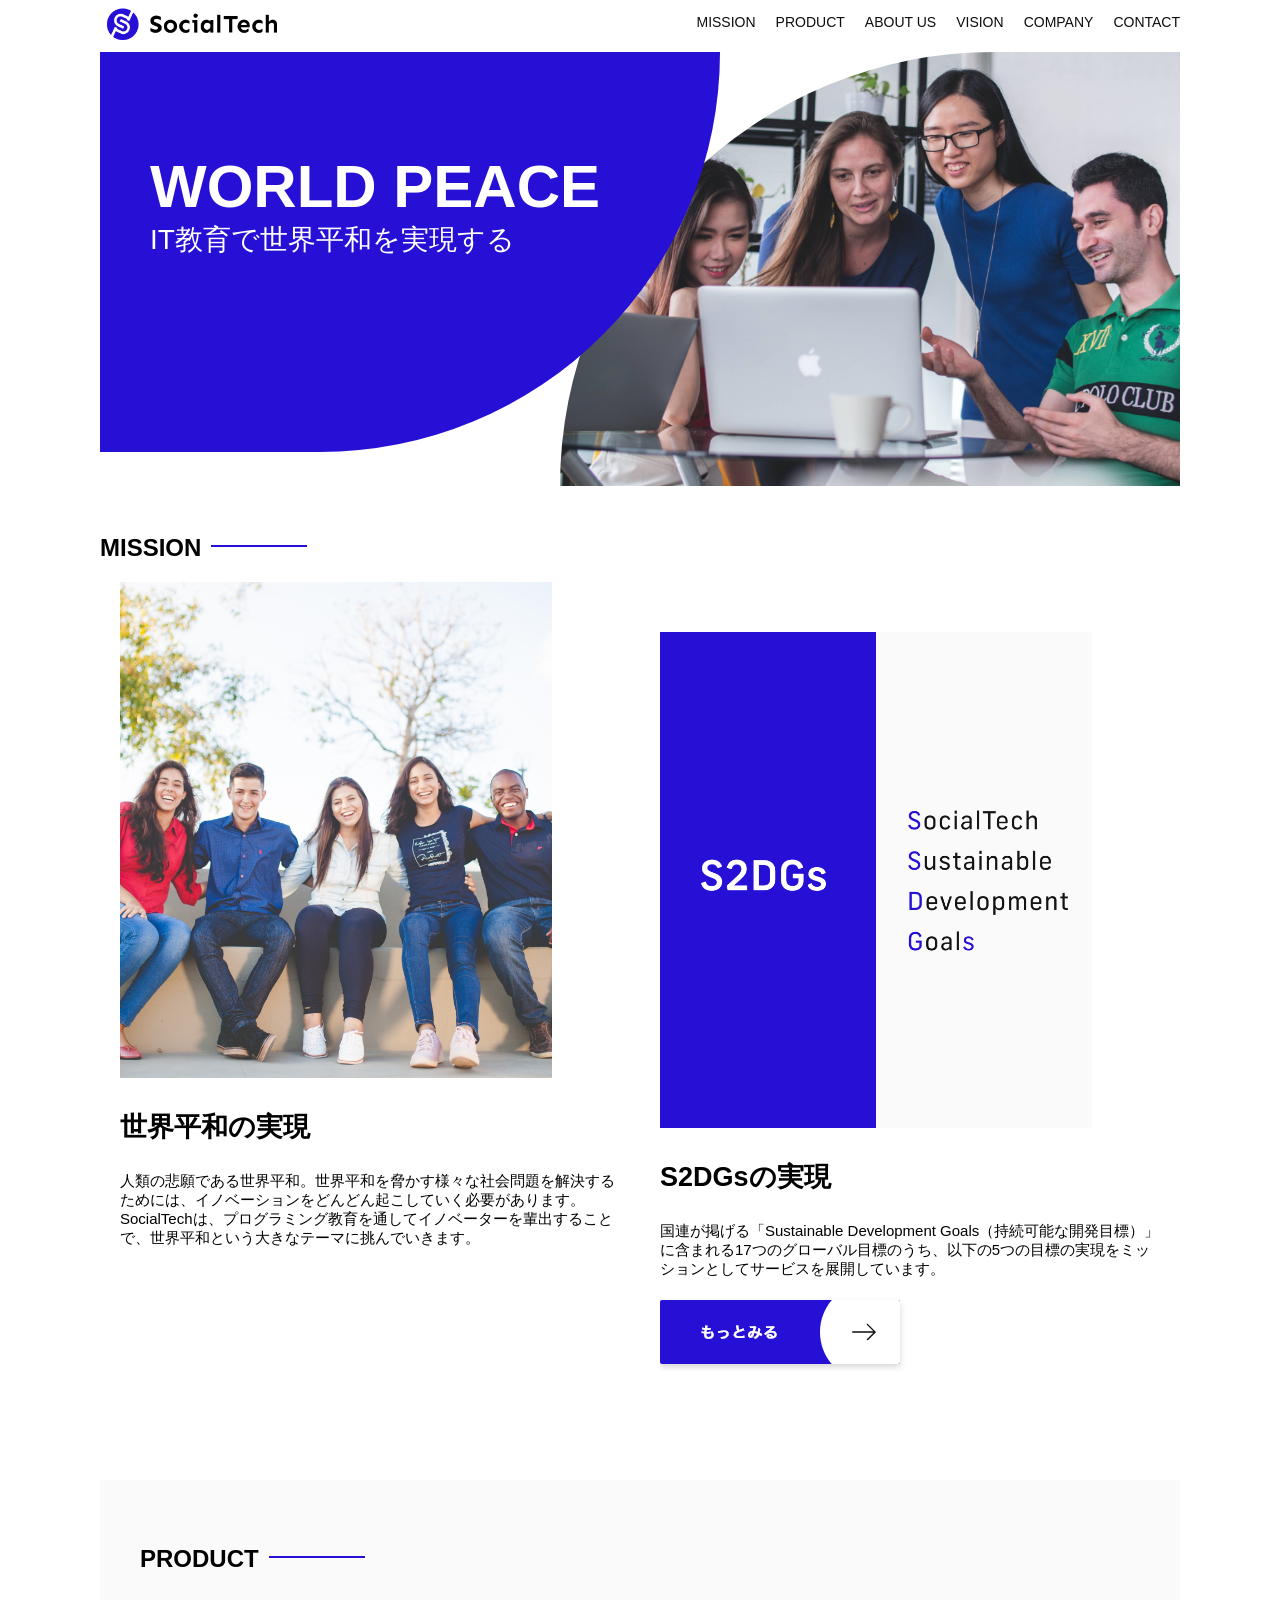
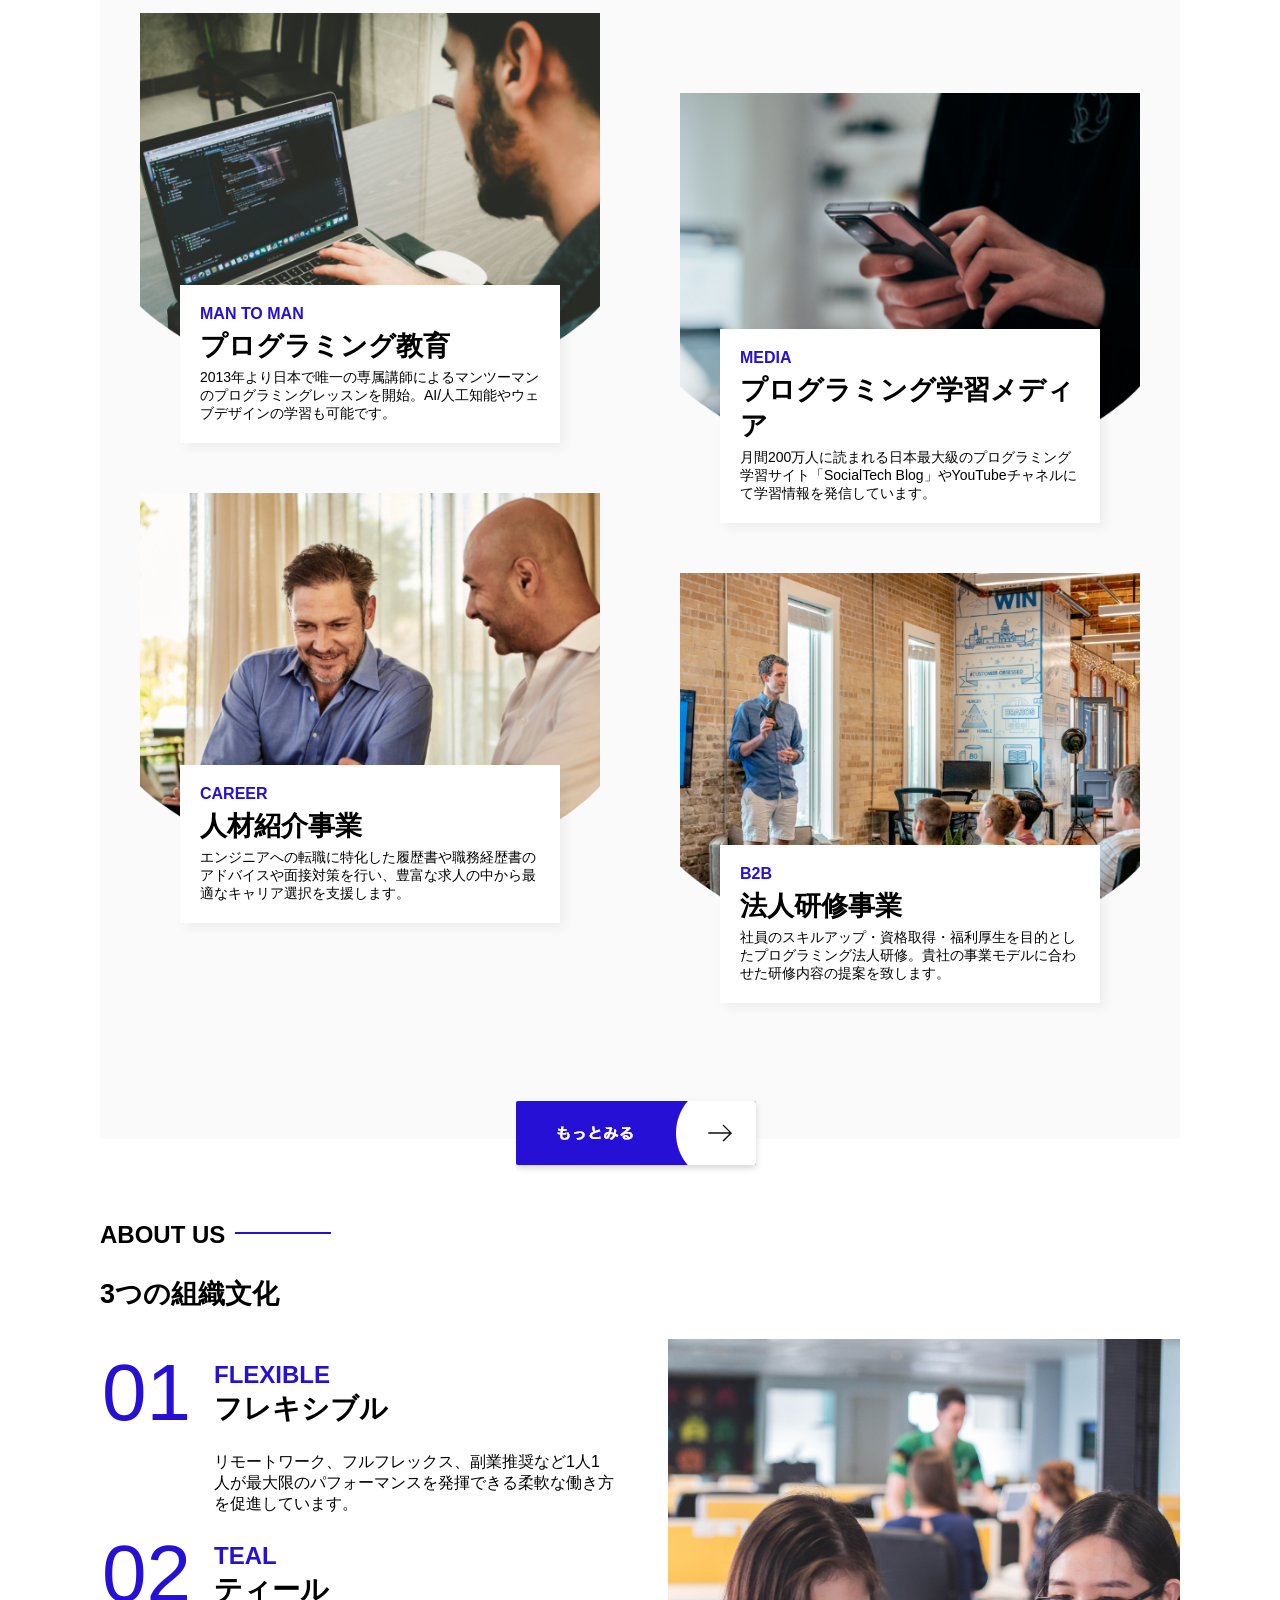
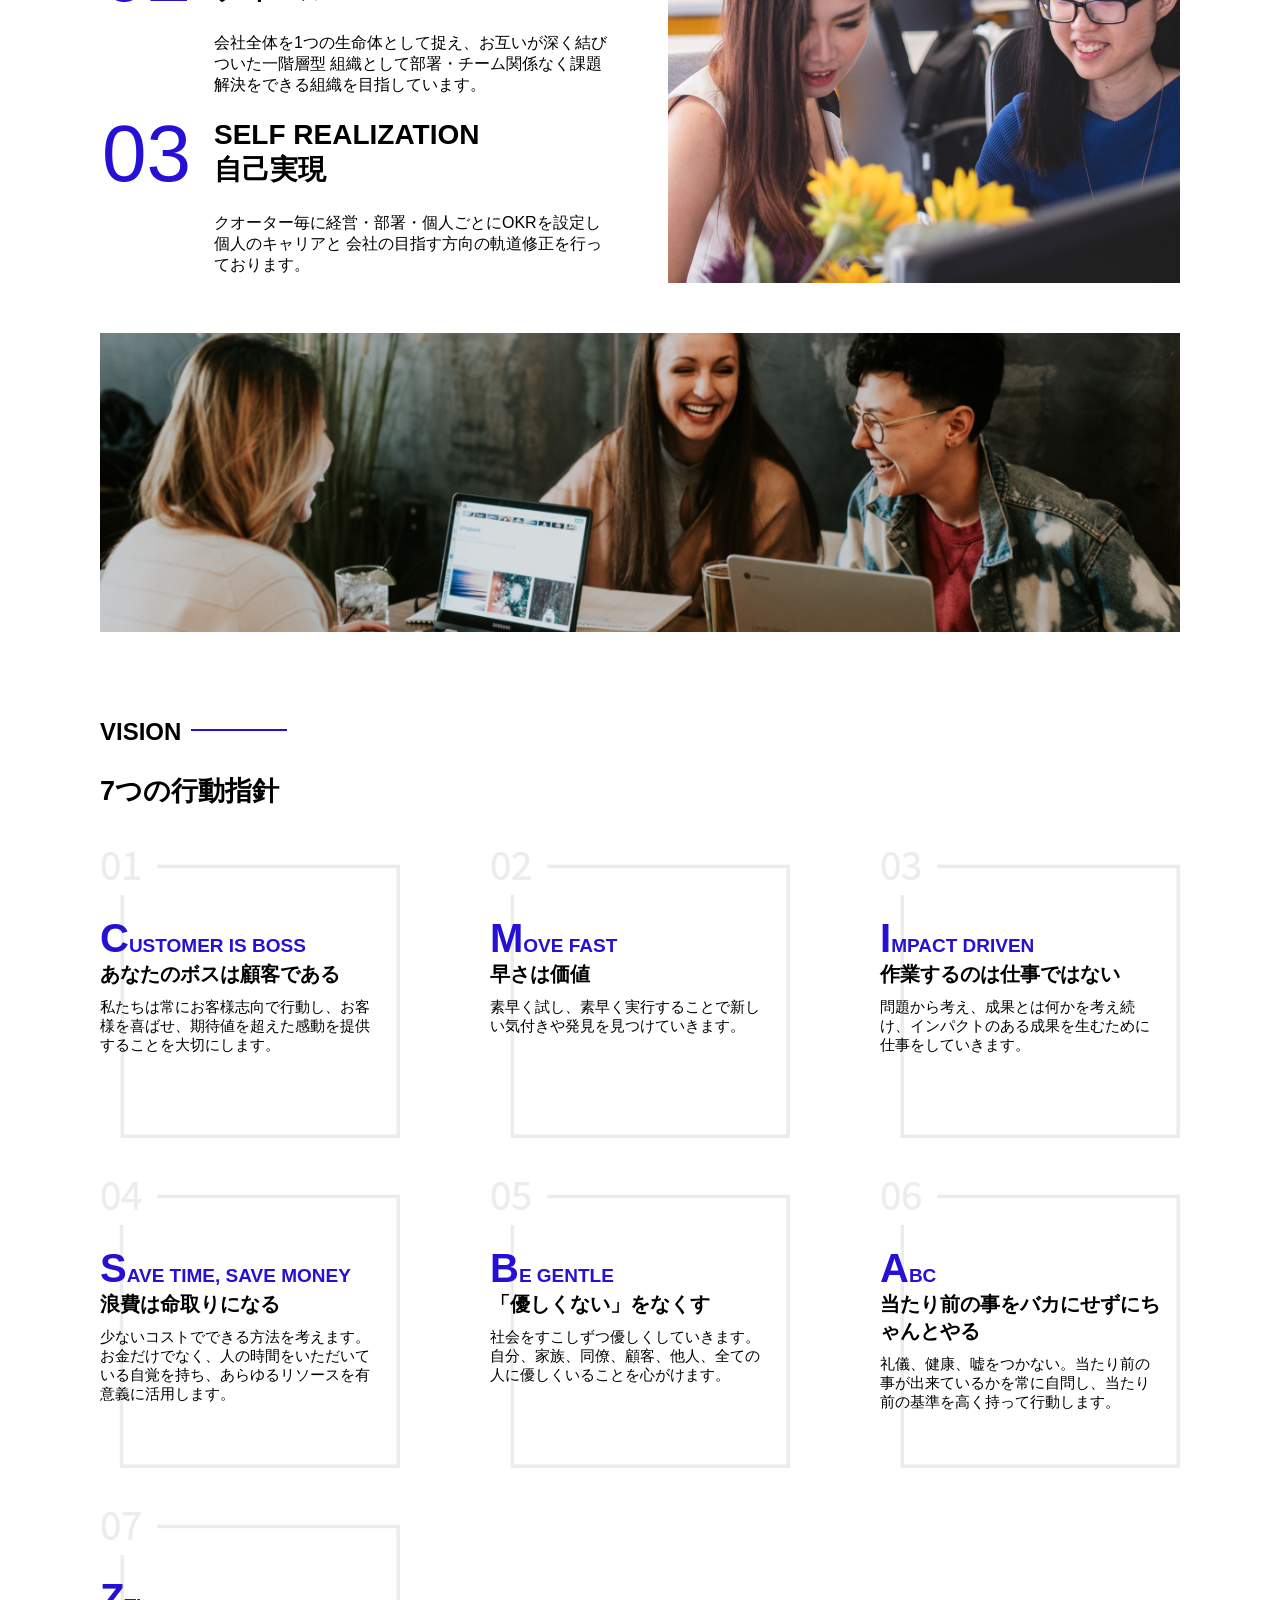
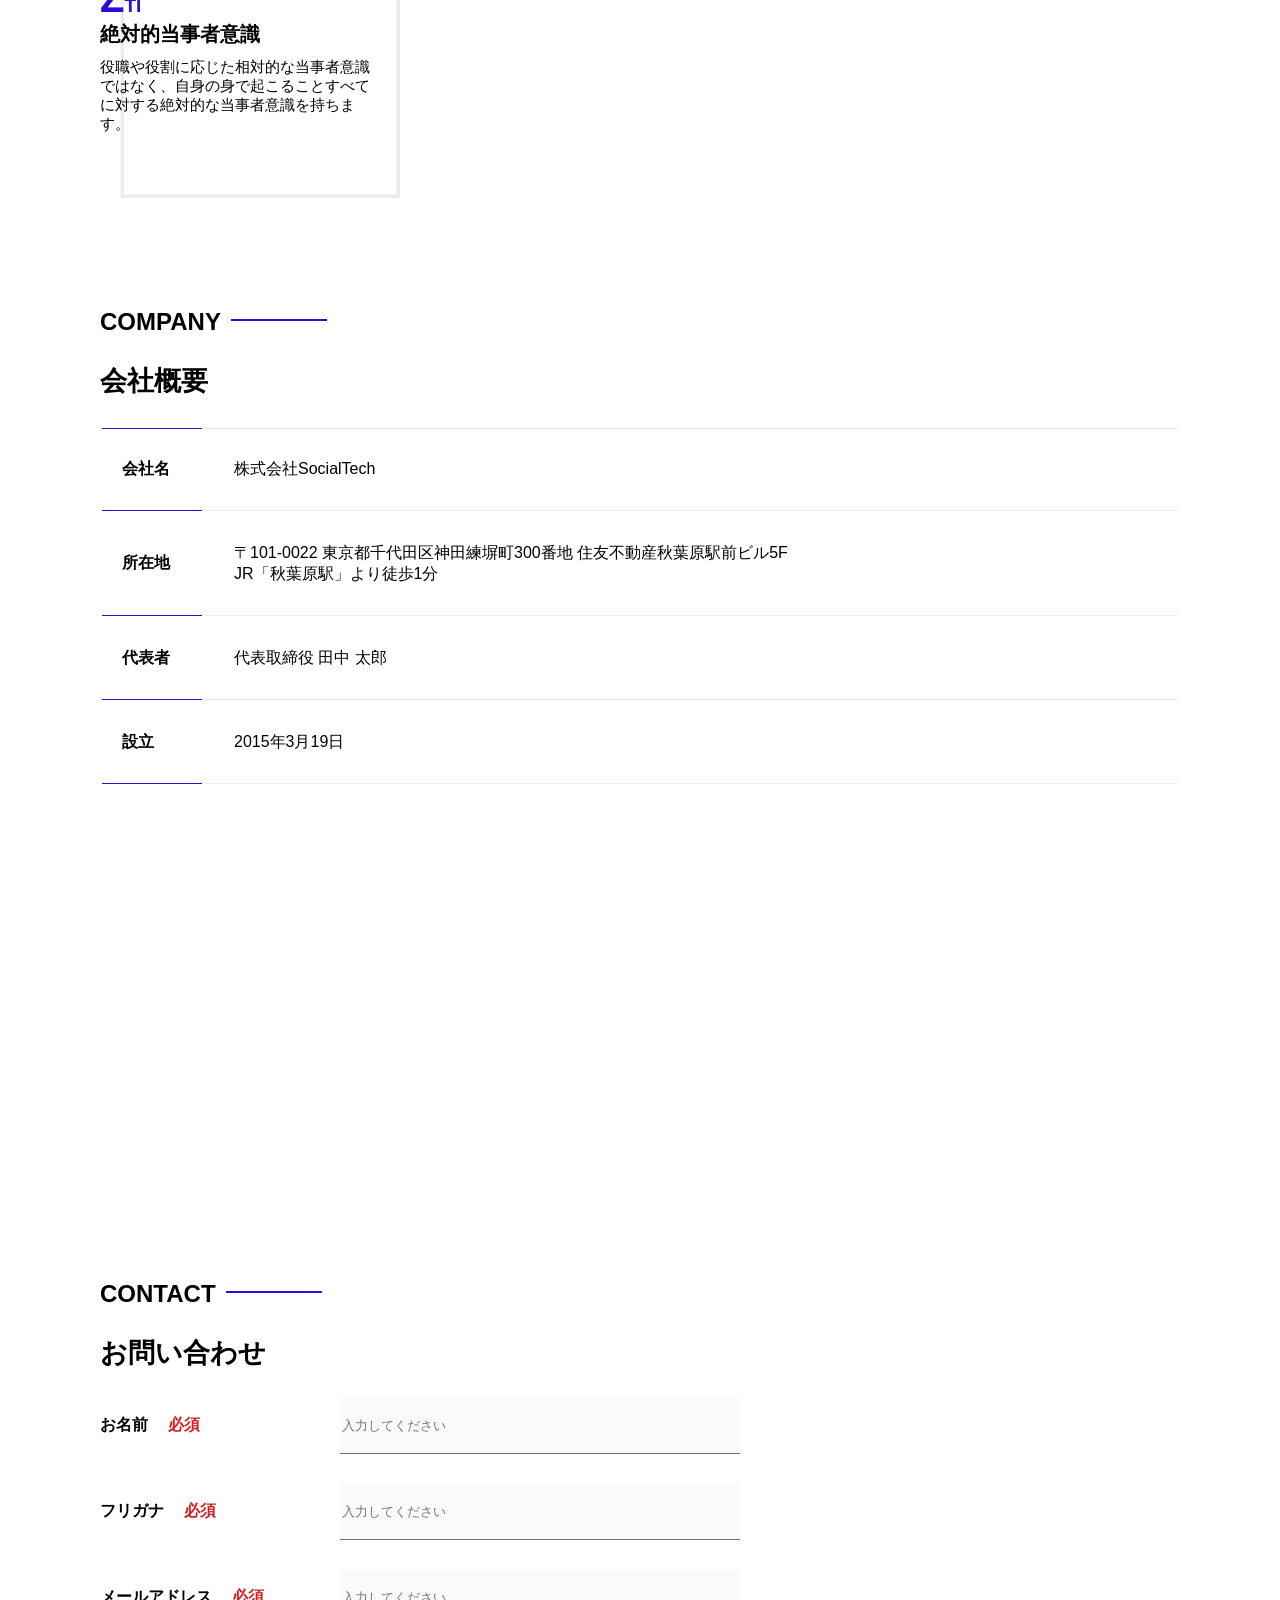
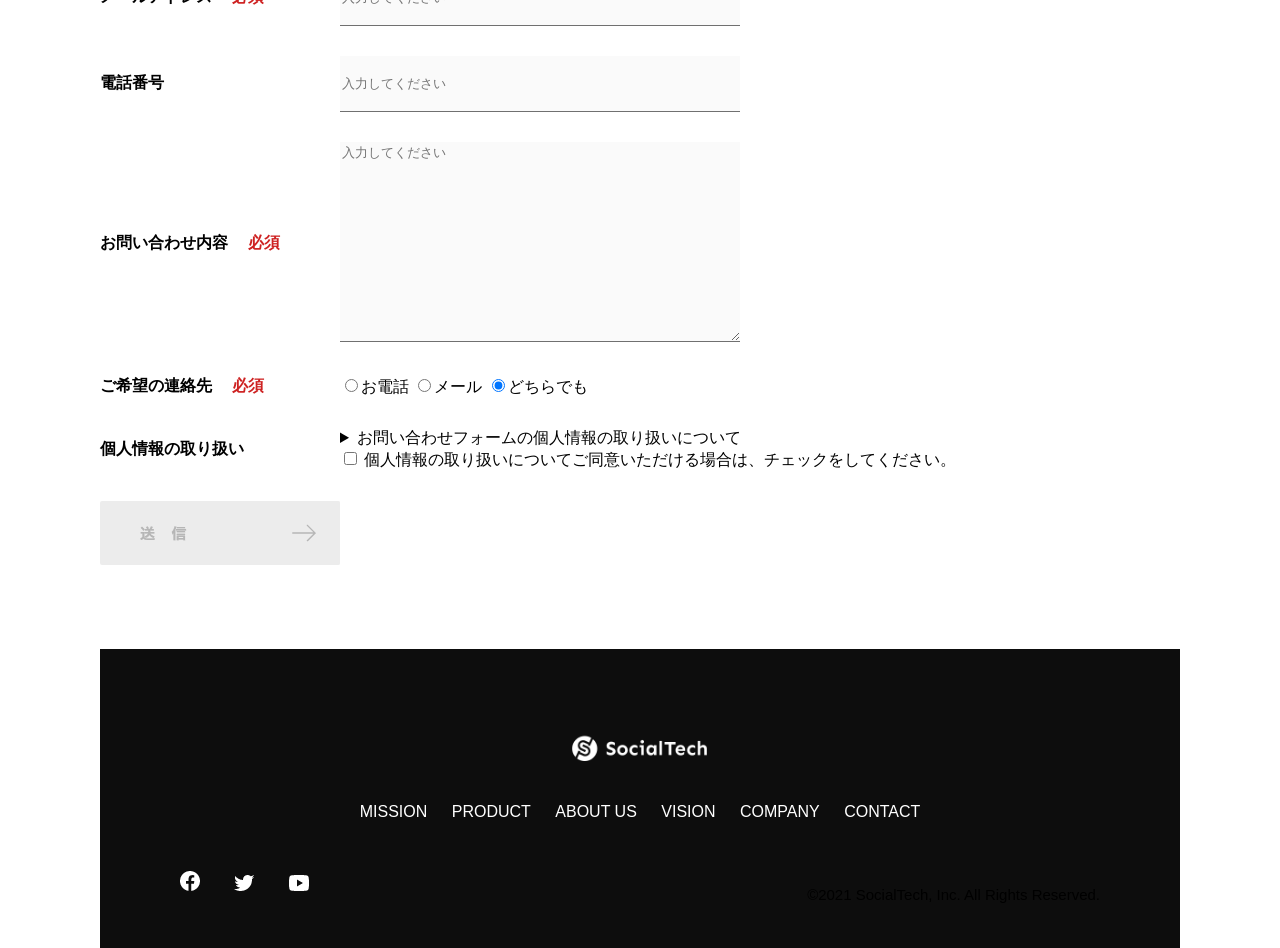
==== index.html @ 73ccc77d "初回コミット" ====
<!DOCTYPE html>
<html>

<head>
  <title>SocialTech</title>
  <meta charset="utf-8">
  <meta name="description" content="SocialTechはEdTech業界のリーディングカンパニーを目指します。">
  <meta name="viewport" content="width=device-width, initial-scale=1.0">
  <link rel="stylesheet" href="style.css">
</head>

<body>
  <!-- ヘッダー -->
  <header>
    <!--  ロゴ -->
    <a href="index.html" id="logo">
      <img src="images/logo.png" alt="トップページに戻る">
    </a>
    <!-- PC用ナビゲーション -->
    <nav id="nav-pc">
      <ul>
        <li><a href="mission.html">MISSION</a></li>
        <li><a href="product.html">PRODUCT</a></li>
        <li><a href="index.html#aboutus">ABOUT US</a></li>
        <li><a href="index.html#vision">VISION</a></li>
        <li><a href="index.html#company">COMPANY</a></li>
        <li><a href="index.html#contact">CONTACT</a></li>
      </ul>
    </nav>
    <!-- スマホ用メニューボタン -->
    <button id="menu-sp" onclick="document.getElementById('nav-sp').style.display = 'block'">
      <img src="images/button-menu.png" alt="ナビゲーションを開く">
    </button>
    <!-- スマホ用ナビゲーション -->
    <div id="nav-sp">
      <button id="close" onclick="document.getElementById('nav-sp').style.display = 'none'">
        <img src="images/button-close.png" alt="ナビゲーションを閉じる">
      </button>

      <nav>
        <ul>
          <li>
            <a id="logo-sp" href="index.html" onclick="document.getElementById('nav-sp').style.display = 'none'"><img
                src="images/logo-sp.png" alt="トップページに戻る"></a>
          </li>
          <li><a class="menu" href="mission.html"
              onclick="document.getElementById('nav-sp').style.display = 'none'">MISSION</a></li>
          <li><a class="menu" href="product.html"
              onclick="document.getElementById('nav-sp').style.display = 'none'">PRODUCT</a></li>
          <li><a class="menu" href="index.html#aboutus"
              onclick="document.getElementById('nav-sp').style.display = 'none'">ABOUT US</a></li>
          <li><a class="menu" href="index.html#vision"
              onclick="document.getElementById('nav-sp').style.display = 'none'">VISION</a></li>
          <li><a class="menu" href="index.html#company"
              onclick="document.getElementById('nav-sp').style.display = 'none'">COMPANY</a></li>
          <li><a class="menu" href="index.html#contact"
              onclick="document.getElementById('nav-sp').style.display = 'none'">CONTACT</a></li>
        </ul>
      </nav>
      <div id="sns">
        <a href="https://www.facebook.com/sejuku2013">
          <img src="images/button-facebook.png" alt="Facebookのリンク">
        </a>
        <a href="https://twitter.com/samuraijuku">
          <img src="images/button-twitter.png" alt="Twitterのリンク">
        </a>
        <a href="https://www.youtube.com/channel/UCCFOQO5aDK0xXam4cUQXT8g">
          <img src="images/button-youtube.png" alt="YouTubeのリンク">
        </a>
      </div>
    </div>
  </header>
  <main>
    <article>
      <!-- メインビジュアル -->
      <section id="main-visual">
        <div id="main-message">
          <h1>WORLD PEACE</h1>
          <p>IT教育で世界平和を実現する</p>
        </div>
        <img src="images/index/index-main.png" alt="PCの周りに集まる多国籍の仲間たち">
      </section>
      <!-- ミッション -->
      <section id="mission">
        <h2 class="index-h2">MISSION</h2>
        <div id="mission-flex">
          <div>
            <img id="mission-photo" src="images/index/index-mission.png" alt="屋外のベンチで写真を撮影する多国籍の仲間たち">
            <h3>世界平和の実現</h3>
            <p>
              人類の悲願である世界平和。世界平和を脅かす様々な社会問題を解決するためには、イノベーションをどんどん起こしていく必要があります。SocialTechは、プログラミング教育を通してイノベーターを輩出することで、世界平和という大きなテーマに挑んでいきます。
            </p>

          </div>
          <div>
            <img id="s2dgs" src="images/index/s2dgs.png" alt="S2DGs">
            <h3>S2DGsの実現</h3>
            <p>国連が掲げる「Sustainable Development
              Goals（持続可能な開発目標）」に含まれる17つのグローバル目標のうち、以下の5つの目標の実現をミッションとしてサービスを展開しています。</p>
            <a href="mission.html">
              <img src="images/button-more.png" alt="もっとみる">
            </a>
          </div>
        </div>
      </section>
      <!-- プロダクト -->
      <section id="product">
        <h2 class="index-h2">PRODUCT</h2>
        <div class="product-flex">
          <div id="product-left">
            <div>
              <img class="product-photo" src="images/index/index-mantoman.png" alt="PCでコードを書く男性">
              <div class="product-explain">
                <span>MAN TO MAN</span>
                <h3>プログラミング教育</h3>
                <p>2013年より日本で唯一の専属講師によるマンツーマンのプログラミングレッスンを開始。AI/人工知能やウェブデザインの学習も可能です。</p>
              </div>
            </div>
            <div>
              <img class="product-photo" src="images/index/index-career.png" alt="笑顔で話し合う2人の男性">
              <div class="product-explain">
                <span>CAREER</span>
                <h3>人材紹介事業</h3>
                <p>エンジニアへの転職に特化した履歴書や職務経歴書のアドバイスや面接対策を行い、豊富な求人の中から最適なキャリア選択を支援します。</p>
              </div>
            </div>
          </div>
          <div id="product-right">
            <div>
              <img class="product-photo" src="images/index/index-media.png" alt="スマートフォンを操作する人">
              <div class="product-explain">
                <span>MEDIA</span>
                <h3>プログラミング学習メディア</h3>
                <p>月間200万人に読まれる日本最大級のプログラミング学習サイト「SocialTech
                  Blog」やYouTubeチャネルにて学習情報を発信しています。</p>
              </div>
            </div>
            <div>
              <img class="product-photo" src="images/index/index-b2b.png" alt="講演中の男性とそれを聴く人々">
              <div class="product-explain">
                <span>B2B</span>
                <h3>法人研修事業</h3>
                <p>社員のスキルアップ・資格取得・福利厚生を目的としたプログラミング法人研修。貴社の事業モデルに合わせた研修内容の提案を致します。</p>
              </div>
            </div>
          </div>
        </div>
        <div id="product-more">
          <a href="product.html">
            <img src="images/button-more.png" alt="もっとみる">
          </a>
        </div>
      </section>
      <!-- ABOUT US -->
      <section id="aboutus">
        <h2 class="index-h2">ABOUT US</h2>
        <h3>3つの組織文化</h3>
        <div>
          <table class="culture-table">
            <tr>
              <td class="culture-num">01</td>
              <th><span class="culture-en">FLEXIBLE</span><br>フレキシブル</th>
            </tr>
            <tr>
              <td>
                <!-- 空のセル -->
              </td>
              <td class="culture-description">リモートワーク、フルフレックス、副業推奨など1人1人が最大限のパフォーマンスを発揮できる柔軟な働き方を促進しています。</td>
            </tr>
            <tr>
              <td class="culture-num">02</td>
              <th><span class="culture-en">TEAL</span><br>ティール</th>
            </tr>
            <tr>
              <td>
                <!-- 空のセル -->
              </td>
              <td class="culture-description">会社全体を1つの生命体として捉え、お互いが深く結びついた一階層型 組織として部署・チーム関係なく課題解決をできる組織を目指しています。</td>
            </tr>
            <tr>
              <td class="culture-num">03</td>
              <th><span class="culture-en"></span>SELF REALIZATION<br>自己実現</th>
            </tr>
            <tr>
              <td>
                <!-- 空のセル -->
              </td>
              <td class="culture-description">クオーター毎に経営・部署・個人ごとにOKRを設定し個人のキャリアと 会社の目指す方向の軌道修正を行っております。</td>
            </tr>
          </table>
          <img class="culture-img" src="images/index/index-aboutus1.png" alt="笑顔で話し合う2人の女性">
        </div>
        <img class="culture-img2" src="images/index/index-aboutus2.png" alt="笑顔で話し合う3人の男女">
      </section>
      <!-- VISION -->
      <section id="vision">
        <h2 class="index-h2">VISION</h2>
        <h3>7つの行動指針</h3>
        <div>
          <div class="vision-box">
            <img src="images/index/vision-01.png" alt="01">
            <div>
              <h4>CUSTOMER IS BOSS</h4>
              <h5>あなたのボスは顧客である</h5>
              <p>私たちは常にお客様志向で行動し、お客様を喜ばせ、期待値を超えた感動を提供することを大切にします。</p>
            </div>
          </div>
          <div class="vision-box">
            <img src="images/index/vision-02.png" alt="02">
            <div>
              <h4>MOVE FAST</h4>
              <h5>早さは価値</h5>
              <p>素早く試し、素早く実行することで新しい気付きや発見を見つけていきます。</p>
            </div>
          </div>
          <div class="vision-box">
            <img src="images/index/vision-03.png" alt="03">
            <div>
              <h4>IMPACT DRIVEN</h4>
              <h5>作業するのは仕事ではない</h5>
              <p>問題から考え、成果とは何かを考え続け、インパクトのある成果を生むために仕事をしていきます。</p>
            </div>
          </div>
          <div class="vision-box">
            <img src="images/index/vision-04.png" alt="04">
            <div>
              <h4>SAVE TIME, SAVE MONEY</h4>
              <h5>浪費は命取りになる</h5>
              <p>少ないコストでできる方法を考えます。お金だけでなく、人の時間をいただいている自覚を持ち、あらゆるリソースを有意義に活用します。</p>
            </div>
          </div>
          <div class="vision-box">
            <img src="images/index/vision-05.png" alt="05">
            <div>
              <h4>BE GENTLE</h4>
              <h5>「優しくない」をなくす</h5>
              <p>社会をすこしずつ優しくしていきます。自分、家族、同僚、顧客、他人、全ての人に優しくいることを心がけます。</p>
            </div>
          </div>
          <div class="vision-box">
            <img src="images/index/vision-06.png" alt="06">
            <div>
              <h4>ABC</h4>
              <h5>当たり前の事をバカにせずにちゃんとやる</h5>
              <p>礼儀、健康、嘘をつかない。当たり前の事が出来ているかを常に自問し、当たり前の基準を高く持って行動します。</p>
            </div>
          </div>
          <div class="vision-box">
            <img src="images/index/vision-07.png" alt="07">
            <div>
              <h4>ZTI</h4>
              <h5>絶対的当事者意識</h5>
              <p>役職や役割に応じた相対的な当事者意識ではなく、自身の身で起こることすべてに対する絶対的な当事者意識を持ちます。</p>
            </div>
          </div>
        </div>
      </section>
      <!-- COMPANY -->
      <section id="company">
        <h2 class="index-h2">COMPANY</h2>
        <h3>会社概要</h3>
        <table id="company-table">
          <tr>
            <th class="tableheader tableheader-first">会社名</th>
            <td class="cell cell-first">株式会社SocialTech</td>
          </tr>
          <tr>
            <th class="tableheader">所在地</th>
            <td class="cell">〒101-0022 東京都千代田区神田練塀町300番地 住友不動産秋葉原駅前ビル5F<br>JR「秋葉原駅」より徒歩1分</td>
          </tr>
          <tr>
            <th class="tableheader">代表者</th>
            <td class="cell">代表取締役 田中 太郎</td>
          </tr>
          <tr>
            <th class="tableheader">設立</th>
            <td class="cell">2015年3月19日</td>
          </tr>

        </table>
        <iframe
          src="https://www.google.com/maps/embed?pb=!1m18!1m12!1m3!1d3240.0688551336807!2d139.7720776771055!3d35.69992317258124!2m3!1f0!2f0!3f0!3m2!1i1024!2i768!4f13.1!3m3!1m2!1s0x60188fee13660e23%3A0x77137876edf742ac!2z5L2P5Y-L5LiN5YuV55Sj56eL6JGJ5Y6f6aeF5YmN44OT44Or!5e0!3m2!1sja!2sjp!4v1704858013291!5m2!1sja!2sjp"
          style="border: 0" allowfullscreen="" loading="lazy">
        </iframe>
      </section>
      <!-- お問い合わせフォーム -->
      <section id="contact">
        <h2 class="index-h2">CONTACT</h2>
        <h3>お問い合わせ</h3>
        <form>
          <div>
            <div class="contact-heading">
              <label class="contact-label">お名前<span class="contact-span">必須</span></label>
            </div>
            <div>
              <input type="text" name="name" placeholder="入力してください" class="contact-textbox">
            </div>
          </div>
          <div>
            <div class="contact-heading">
              <label class="contact-label">フリガナ<span class="contact-span">必須</span></label>
            </div>
            <div>
              <input type="text" name="hurigana" placeholder="入力してください" class="contact-textbox">
            </div>
          </div>
          <div>
            <div class="contact-heading">
              <label class="contact-label">メールアドレス<span class="contact-span">必須</span></label>
            </div>
            <div>
              <input type="text" name="email" placeholder="入力してください" class="contact-textbox">
            </div>
          </div>
          <div>
            <div class="contact-heading">
              <label class="contact-label">電話番号</label>
            </div>
            <div>
              <input type="text" name="tel" placeholder="入力してください" class="contact-textbox">
            </div>
          </div>
          <div>
            <div class="contact-heading">
              <label class="contact-label">お問い合わせ内容<span class="contact-span">必須</span></label>
            </div>
            <div>
              <textarea class="contact-textarea" placeholder="入力してください" name="message"></textarea>
            </div>
          </div>
          <div>
            <div class="contact-heading">
              <label class="contact-label">ご希望の連絡先<span class="contact-span">必須</span></label>
            </div>
            <div>
              <input class="radiobutton" type="radio" value="tell" name="contact" checked><label>お電話</label>
              <input class="radiobutton" type="radio" value="mail" name="contact" checked><label>メール</label>
              <input class="radiobutton" type="radio" value="both" name="contact" checked><label>どちらでも</label>
            </div>
          </div>
          <div>
            <div class="contact-heading">
              <label class="contact-label">個人情報の取り扱い</label>
            </div>
            <div>
              <details>
                <summary>お問い合わせフォームの個人情報の取り扱いについて</summary>
                <div>
                  <d1>
                    <dt>１．組織の名称又は氏名</dt>
                    <dd>株式会社SocialTech</dd>
                    <dt>２．個人情報保護管理者（若しくはその代理人）の氏名又は職名、所属及び連絡先</dt>
                    <dd>
                      <p>鈴木 一郎 コーポレート部</p>
                      <P>メールアドレス：samurai@example.com</P>
                      <p>TEL：03-1234-5678</p>
                    </dd>
                    <dt>３．個人情報の利用目的</dt>
                    <dd>
                      <ul>
                        <li>本サービス及び本サービスに関連する情報の提供又はそれらに関する連絡のため</li>
                        <li>ユーザーの本人確認のため</li>
                        <li>当社サービスのご案内のため</li>
                        <li>当社の商品等の広告または宣伝（電子メールによるものを含むものとします。）</li>
                      </ul>
                    </dd>
                    <dt>４．個人情報の取り扱い業務の委託</dt>
                    <dd>
                      個人情報の取扱業務の全部または一部を外部に業務委託する場合があります。その際、弊社は、個人情報を適切に保護できる管理体制を敷き実行していることを条件として委託先を厳選したうえで、機密保持契約を委託先と締結し、お客様の個人情報を厳密に管理させます。
                    </dd>
                    <dt>５．個人情報の開示等の請求</dt>
                    <dd>
                      お客様は、弊社に対してご自身の個人情報の開示等（利用目的の通知、開示、内容の訂正・追加・削除、利用の停止または消去、第三者への提供の停止）に関して、当社問合わせ窓口に申し出ることができます。<br>その際、弊社はお客様ご本人を確認させていただいたうえで、合理的な期間内に対応いたします。<br>なお、個人情報に関する弊社問合わせ先は、次の通りです。
                    </dd>
                    <dd>
                      <p>株式会社SocialTech　個人情報問合せ窓口</p>
                      <p>〒150-0043　東京都千代田区神田練塀町300番地 住友不動産秋葉原駅前ビル5F</p>
                      <p>メールアドレス：samurai@example.com　TEL：03-1234-5678</p>
                    </dd>
                    <dt>６．個人情報を提供されることの任意性について</dt>
                    <dd>お客様がご自身の個人情報を弊社に提供されるか否かは、お客様のご判断によりますが、もしご提供されない場合には、適切なサービスが提供できない場合がありますので予めご了承ください。</dd>
                  </d1>
                </div>
              </details>
              <input type="checkbox" name="agree">
              <span>個人情報の取り扱いについてご同意いただける場合は、チェックをしてください。</span>
            </div>
          </div>
          <input type="image" src="images/button-submit.png" alt="送信する">
        </form>
      </section>
    </article>
  </main>

  <footer>
    <div id="footer-logo">
      <img src="images/logo-sp.png" alt="SocialTech">
    </div>
    <div id="footer-link">
      <a href="mission.html">MISSION</a>
      <a href="product.html">PRODUCT</a>
      <a href="index.html#aboutus">ABOUT US</a>
      <a href="index.html#vision">VISION</a>
      <a href="index.html#company">COMPANY</a>
      <a href="index.html#contact">CONTACT</a>
    </div>
    <div id="sns-footer">
      <div class="sns-btns">
        <a href="https://www.facebook.com/sejuku2013"><img src="images/button-facebook.png" alt="Facebookのリンク"></a>
        <a href="https://twitter.com/samuraijuku"><img src="images/button-twitter.png" alt="Twitterのリンク"></a>
        <a href="https://www.youtube.com/channel/UCCFOQO5aDK0xXam4cUQXT8g"><img src="images/button-youtube.png"
            alt="YouTubeのリンク"></a>
      </div>
      <p id="copylight">&copy;2021 SocialTech, Inc. All Rights Reserved.</p>
    </div>
  </footer>
</body>

</html>
---- style.css ----
/* PC、スマホ共通スタイル */

body {
  max-width: 1080px;
  margin: 0 auto 0 auto;
  font-family: "Source Sans Pro", "Hiragino Kaku Gothic ProN", Meiryo, Arial, sans-serif;
}

/* ヘッダー */
header {
  display: flex;
  justify-content: space-between;
}

/* ナビゲーションのレイアウト */
#nav-pc {
  font-size: 14px;
}

#nav-pc ul {
  display: flex;
  padding-left: 0;
}

#nav-pc li {
  list-style: none;
}

/* ナビゲーションのリンクの装飾設定 */
#nav-pc a {
  text-decoration: none;
  margin-left: 20px;
  color: #0d0d0d;
}

#nav-pc a:hover {
  text-decoration: underline;
}

/* スマホ用ナビを非表示 */
#nav-sp,
#menu-sp {
  display: none;
}

* {
  box-sizing: border-box;
}

p {
  font-size: 15px;
}

#main-visual {
  position: relative;
  height: 400px;
}

#main-message {
  position: absolute;
  top: 0px;
  left: 0;
  background-color: #2710d5;
  color: #ffffff;
  border-radius: 0 0 476px 0;
  max-width: 620px;
  height: 100%;
  width: 100%;
  z-index: 11;
}

#main-message > h1 {
  font-size: 60px;
  margin: 100px 0 0 50px;
}

#main-message > p {
  font-size: 28px;
  margin: 0 0 0 50px;
}

#main-visual > img {
  max-width: 620px;
  border-radius: 476px 0 0 0;
  position: absolute;
  top: 0;
  right: 0;
  z-index: 10;
}

/* 見出し */
h2 {
  margin: 40pt 0 0 0;
}

h2::after {
  content: url("images/line.png");
  margin-left: 10px;
}

h3 {
  font-size: 27px;
}

/* ミッション */
#mission {
  margin: 80px auto;
}

#mission-flex {
  display: flex;
}

#mission-flex > div {
  width: 50%;
  margin: 20px;
}

#mission photo {
  width: 100%;
}

#s2dgs {
  margin-top: 50px;
  width: 100&;
}

/* プロダクト */
#product {
  background-color: #fafafa;
  margin: 80px 0 80px 0;
  padding: 10px 40px 0 40px;
}

/* 外枠 */
#product .product-flex {
  margin-top: 40px;
  display: flex;
}

/* 左のカラム */
#product-left {
  width: 50%;
  margin-right: 20px;
}

/* 右のカラム */
#product-right {
  width: 50%;
  margin-left: 20px;
  margin-top: 80px;
}

/* 画像＋説明の枠 */
#product-left > div {
  position: relative;
  height: 480px;
  margin-right: 20px;
}

#product-right > div {
  position: relative;
  height: 480px;
  margin-left: 20px;
}

/* 画像 */
.product-photo {
  width: 100%;
}

/* 説明文の枠 */
.product-explain {
  background-color: #ffffff;
  position: absolute;
  left: 0;
  bottom: 50px;
  margin: 0 40px 0 40px;
  padding: 20px;
  box-shadow: 5px 5px 10px rgba(0, 0, 0, 0.05);
}

/* 説明文の英語 */
.product-explain > span {
  color: #2710d5;
  font-weight: bold;
  font-size: 16px;
  margin: 0;
}

/* 説明文の見出し */
.product-explain > h3 {
  margin: 5px 0 5px 0;
}

/* 説明文 */
.product-explain > p {
  font-size: 14px;
  margin: 0;
}

/* もっと見るボタン */
#product-more {
  text-align: center;
}

#product-more a {
  position: relative;
bottom: -42px;
}

/* ABOUT US */
#aboutus {
  margin: 80px auto 80px auto;
}

/* 3つの組織文化と画像を入れる枠 */
#aboutus > div {
  display: flex;
}

/* 画像 */
.culture-img {
  width: 50%;
  align-self: flex-start;
}

.culture-img2 {
  margin-top: 50px;
  width: 100%;
}

/* 3つの組織文化の表 */
.culture-table {
  margin-right: 50px;
}

/* 番号 */
.culture-num {
  font-size: 80px;
  color: #2710d5;
  padding: 0 20px 0 0;
}

/* 見出し */
.culture-table th {
  text-align: left;
  font-size: 28px;
  font-weight: bold;
}

/* 組織文化英語 */
.culture-en {
  color: #2710d5;
  font-size: 24px;
}

/* 説明文 */
.culture-description {
  margin: 0;
}

/* ビジョン */
#vision {
  margin: 80px auto 80px auto;
}

/* セクション内の外枠 */
#vision > div {
  display: flex;
  justify-content: space-between;
  flex-wrap: wrap;
}

/* 7つの行動指針の枠 */
.vision-box {
  width: 300px;
  height: 300px;
  margin-bottom: 30px;
  position: relative;
}

.vision-box > img {
  width: 100%;
  position: relative;
  z-index: 30;
}

.vision-box > div {
  position: absolute;
  top: 0;
  left: 0;
  z-index: 31;
  margin-right: 20px;
}

.vision-box > div > h4 {
  color: #2710d5;
  font-size: 19px;
  margin: 80px 0 0 0;
}

.vision-box > div > h4::first-letter {
  font-size: 40px;
}

.vision-box > div > h5 {
  font-size: 20px;
  margin: 0 0 0 0;
}

.vision-box > div > p {
  margin: 10px 0 0 0;
}

/* 会社概要 */
#company {
  margin: 80px auto 80px auto;
}

#company-table {
  width: 100%;
}

.tableheader {
  text-align: left;
  padding: 20px;
  border-bottom-color: #2710d5;
  border-bottom-width: 1px;
  border-bottom-style: solid;
  width: 100px;
}

.tableheader-first {
  border-top-color: #2710d5;
  border-top-width: 1px;
  border-top-style: solid;
}

.cell {
  padding: 30px;
  border-block-color: #ececec;
  border-bottom-width: 1px;
  border-bottom-style: solid;
}

.cell-first {
  border-top-color: #ececec;
  border-top-width: 1px;
  border-top-style: solid;
}

#company > iframe {
  width: 100%;
  height: 368px;
  margin-top: 40px;
}

/* お問い合わせ */
#contact {
  margin: 80px auto 80px auto;
}

/* 外枠 */
#contact > form > div {
  display: flex;
  flex-direction: row;
  flex-wrap: wrap;
  padding-bottom: 30px;
} 

/* 左列の見出し */
.contact-heading {
  width: 240px;
  align-self: center;
}

/* 見出しのラベル */
.contact-label {
  font-weight: bold;
}

/* 必須 */
.contact-span {
  color: #ce2222;
  margin: 0 0 0 20px;
  font-weight: bold;
}

/* テキストボックス */
.contact-textbox {
  border-top: 0px;
  border-left: 0px;
  border-right: 0px;
  border-bottom-width: 1px;
  border-block-color: #707070;
  border-style: solid;
  background-color: #fafafa;
  width: 400px;
  height: 56px;
}

/* お問い合わせ内容のテキストエリア */
.contact-textarea {
  border-top: 0px;
  border-left: 0px;
  border-right: 0px;
  border-bottom-width: 1px;
  border-block-color: #707070;
  background-color: #fafafa;
  width: 400px;
  height: 200px;
}

/* 個人情報の取り扱い */
#contact dt {
  font-weight: bold;
}

#contact dd {
  margin: 0 0 16px 0;
}

#contact dd p {
  margin: 0;
}

#contact dd ul {
  padding-left: 0;
}

#contact dd li {
  margin-bottom: 0;
  list-style: none;
}

/* フッター */
footer {
  background-color: #0d0d0d;
  text-align: center;
  padding: 80px 80px 30px 80px;
}

#footer-logo {
  margin-bottom: 30px;
}

#footer-link {
  margin-bottom: 50px;
}

#footer-link > a {
  text-decoration: none;
  margin: 10px;
  color: #ffffff;
}

#footer-link > a:hover {
  text-decoration: underline;
}

#sns-footer {
  display: flex;
  justify-content: space-between;
}

#sns-footer a {
  margin-right: 30px;
}

#copyright {
  color: #ffffff;
  margin: 0;
}

/* mission.html用スタイル */
/* ミッションのメインビジュアル */
.mission-main-inner {
  background-image: url(images/mission/mission-main.png);
  background-repeat: no-repeat;
  background-position-y: center;
}

#mission-title {
  background-color: #2710d5;
  width: 368px;
  color: #ffffff;
  height: 496px;
  border-radius: 0 248px 248px 0;
  position: relative;
}

#mission-title h1 {
  position: absolute;
  top: 0;
  left: 100px;
  font-size: 80px;
  line-height: 1;
}

#mission-title h1 span {
  font-size: 26px;
}

#mission-title > p {
  position: absolute;
  top: 350px;
  left: 100px;
  font-size: 16px;
}

/* ミッションページ　S2DGSの設定 */
#mission-s2dgs {
  padding: 20px;
}

.mission-h2 {
  color: #2710d5;
  font-size: 40px;
}

.misssion-h2::after {
  content: none;
}

/* ミッションページ　5つのゴールの設定 */
#mission-five-goals {
  padding: 20px;
  display: flex;
}

#mission-five-goals .five-goals-image {
  width: 30%;
  padding: 20px;
}

#mission-five-goals .five-goals-image img {
  width: 100%;
}

#mission-five-goals .five-goals-read {
  width: 70%;
  padding: 20px;
}

#mission-five-goals .five-goals-read > div {
  margin-bottom: 40px;
}

.fivegoals-image-right {
  float: right;
  margin: 20px;
}

.fivegoals-image-left {
  float: left;
  margin: 20px;
}

.fivegoals-number {
  color: #2710d5;
  font-size: 48px;
  font-weight: bold;
  margin: 0;
}

.fivegoals-h3 {
  font-size: 28px;
  margin: 0;
}

.fivegoals-p {
  margin: 0;
}

/* プロダクトページ */
.product-main-inner {
  background-image: url("images/product/product-main.png");
  background-repeat: no-repeat;
  background-position-y: center;
}

#product-title {
  background-color: #2710d5;
  width: 368px;
  color: #ffffff;
  height: 496px;
  border-radius: 0 248px 248px 0;
  position: relative;
}

#product-title h1 {
  position: absolute;
  top: 0;
  left: 100px;
  font-size: 80px;
  line-height: 1;
}

#product-title h1 span {
  font-size: 26px;
}

#product-title > p {
  position: absolute;
  top: 350px;
  left: 100px;
  font-size: 16px;
}

/* セクション */
.product-section {
  display: flex;
  padding: 20px 20px 0;
}

.product-section .product-section-img {
  width: 450px;
}

/* 左が画像のセクション */
.product-section-left .product-section-img img {
  width: 100%;
  padding: 0 40px 30px 0;
  border-radius: 0 432px 0 0;
}

.product-section-left .product-read {
  width: 50%;
  flex-grow: 1;
}

.product-section-left .product-read p {
  margin-bottom: 0;
}

/* 右が画像のセクション */
.product-section-right {
  justify-content: space-between;
}

.product-section-right .product-section-img img {
  width: 100%;
  padding: 0 0 30px 40px;
  border-radius: 432px 0 0 0;
}

.product-section-right .product-read {
  width: 500px;
}

.product-h2 {
  color: #2710d5;
  font-size: 24px;
  margin: 0;
}

.product-h3 {
  font-size: 28px;
  margin: 0;
}

/* ====================
  スマートフォン用のスタイル
 ===================== */
 @media screen and (max-width: 767px) {
    /* PC用ナビゲーション非表示 */
    #nav-pc {
      display: none;
    }

    /* ハンバーガーメニュー */
    #menu-sp {
      display: block;
      background-color: transparent;
      float: right;
      padding: 0;
      border: none;
    }

    /* スマホ用ナビゲーションの表示切替 */
    /* 初期状態、レイアウトと非表示設定 */
    #nav-sp {
      background-color: #2710d5;
      position: fixed;
      left: 0;
      top: 0;
      height: 100%;
      width: 100%;
      display: none;
      z-index: 100;
    }

    /* ×ボタン */
    #close {
      position: absolute;
      top: 20px;
      right: 20px;
      background-color: transparent;
      border: none;
    }
    #nav-sp nav ul {
      padding-left: 0;
    }

    #nav-sp nav li {
      list-style: none;
    }

    /* ナビゲーションメニュー用ロゴ */
    #logo-sp {
      margin: 80px 0 30px 20px;
    }

    /* ナビゲーションのリンクの装飾設定 */
    #nav-sp nav a {
      display: block;
      color: #ffffff;
    }

    #nav-sp nav a:hover {
      text-decoration: underline;
    }

    #nav-sp .menu {
      text-decoration: none;
      margin: 0 20px 0 20px;
      height: 44px;
      font-size: 16px;
      background-image: url(images/arrow.png);
      background-repeat: no-repeat;
      background-position: right top;
    }

    #sns {
      position: absolute;
      bottom: 20px;
      left: 20px;
    }

    #sns > a {
      margin-right: 30px;
    }

    /* メインビジュアル */
    #main-visual {
      position: relative;
      height: 470px;
    }

    #main-visual > div {
      text-align: center;
      height: 280px;
    }

    #main-visual h1 {
      font-size: 28px;
      margin: 90px 0 0 0;
    }

    #main-visual > div > p {
      margin: 0;
      font-size: 15px;
    }

    #main-visual > img {
      width: 100%;
      border-radius: 476px 0 0 0;
      top: auto;
      bottom: 0;
    }

    /* 見出し */
    h2 {
      margin: 15px 0 15px 0;
    }

    h3 {
      font-size: 24px;
      margin: 10px 0 0 0;
    }

    /* ミッション */
    #mission {
      margin: 20px 0 20px 0;
      padding: 0 20px 0 20px;
    }

    #mission-flex {
      flex-direction: column;
    }

    #mission-flex > div {
      width: 100%;
      margin: 0;
    }

    /* プロダクト */
    #product {
      margin: 0;
      padding: 10px 20px 0 20px;
    }

    /* 外枠 */
    #product .product-flex {
      flex-direction: column;
      margin-top: 0;
    }

    /* 左右のカラム　スマホでは縦並び */
    #product-left,
    #product-right {
      width: 100%;
      margin: 0;
    }

    /* 画像＋説明の枠 */
    #product-left > div,
    #product-right > div {
      height: auto;
      margin: 0;
    }

    /* 説明文の枠 */
    .product-explain {
      position: relative;
      margin: 0;
    }

    .product-explain > h3 {
      margin: 10px 0 10px 0;
      font-size: 24px;
    }

    /* もっと見るボタン */
    #product-more {
      text-align: left;
    }

    /* ABOUT US */
    #aboutus {
      margin: 80px 20px 80px 20px;
    }

    #aboutus > div {
      flex-direction: column;
    }

    .culture-table th {
      font-size: 16px;
    }

    .culture-table {
      margin-right: 0;
      padding-right: 20px;
      order: 2;
    }

    .culture-img {
      width: 100%;
      order: 1;
    }

    .culture-img2 {
      margin-top: 0;
    }

    .culture-num {
      padding: 0;
    }

    .culture-description {
      margin: 0;
    }

    /* ビジョン */
    #vision {
      margin: 80px 20px 80px 20px;
    }

    .vision-box > img {
      position: absolute;
      top: 0;
      left: 0;
    }

    .vision-box > div > h4 {
      margin: 60px 0 0 0;
    }

    /* 会社概要 */
    #company {
      margin: 0 20px 0 20px;
    }

    #company > h3 {
      margin-bottom: 20px;
    } 

    .tableheader {
      height: 50px;
    }

    .cell {
      padding: 20px;
    }

    #company > iframe {
      height: 240px;
    } 

    /* お問い合わせ */
    #contact {
      margin: 80px 20px 80px 20px;
    }

    #contact > h3 {
      margin-bottom: 20px;
    }

    #contact > form > div {
      flex-direction: column;
      margin-bottom: 20px;
    } 

    .contact-heading {
      align-self: auto;
      margin-bottom: 20px;
    }

    .contact-textbox {
      min-width: 300px;
      width: 100%;
    }

    .contact-textarea {
      height: 150px;
      width: 100%;
    }

    .radiobutton {
      margin-bottom: 20px;
    }

    /* フッター */
    footer {
      padding: 30px 20px 50px 20px;
      text-align: left;
    }

    #footer-link > a {
      margin: 0 20px 30px 0;
      display: block;
      background-image: url(images/arrow.png);
      background-repeat: no-repeat;
      background-position: right top;
    }

    #footer-link > a:hover {
      text-decoration: underline;
    }

    #sns-footer {
      flex-direction: column;
      justify-content: flex-start;
    }

    #copyright {
      font-size: 12px;
      margin-top: 30px;
    }

    /* mission.html用スタイル */
    /* ミッションのメインビジュアル */
    #mission-main {
      height: 256px;
      margin-top: 4%;
      position: relative;
    }

    .mission-main-inner {
      height: 80%;
      background-size: cover;
    }

    #mission-title {
      width: 136px;
      height: 256px;
      position: absolute;
      top: -10%;
    }

    #mission-title h1 {
      left: 20px;
      font-size: 40px;
    }

    #mission-title h1 span {
      font-size: 18px;
    }

    #mission-title > p {
      top: 180px;
      left: 20px;
      font-size: 13px;
    }

    /* ミッションページ　S2DGSの設定 */
    .mission-h2 {
      font-size: 38px;
      margin: 0px;
    }

    .mission-h2::after {
      content: none;
    }

    #mission-s2dgs > img {
      width: 100%;
    }

    /* ミッションページ　5つのゴールの設定 */
    #mission-five-goals {
      flex-direction: column;
    }

    #mission-five-goals > div {
      padding: 0;
    }

    #mission-five-goals .five-goals-image,
    #mission-five-goals .five-goals-read {
      width: 100%;
      padding: 0;
    }

    #mission-five-goals .five-goals-read > div {
      display: flex;
      flex-direction: column;
    }

    .fivegoals-image-right,
    .fivegoals-image-left {
      align-self: center;
    }

    /* プロダクトページ */
    #product-main {
      height: 256px;
      margin-top: 4%;
      position: relative;
    }

    .product-main-inner {
      height: 80%;
      background-size: cover;
    }

    #product-title {
      width: 136px;
      height: 256px;
      position: absolute;
      top: -10%;
    }

    #product-title h1 {
      left: 20px;
      font-size: 40px;
    }

    #product-title h1 span {
      font-size: 18px;
    }

    #product-title > p {
      top: 180px;
      left: 20px;
      font-size: 13px;
    }

    /* セクション */
    .product-section {
      flex-direction: column;
    }

    .product-section .product-section-img {
      width: 100%;
    }

    .product-section .product-section-img img {
      width: 100%;
      padding: 0;
    }

    /* 左が画像のセクション */
    .product-section-left .product-section-img img {
      border-radius: 0 300px 0 0;
    }

    .product-section-left .product-read {
      width: 100%;
      flex-grow: 1;
    }

    /* 右が画像のセクション */
    .product-section-right .product-section-img img {
      order: 1;
      border-radius: 300px 0 0 0;
    }

    .product-section-right .product-read {
      order: 2;
      width: 100%;
    }


 }
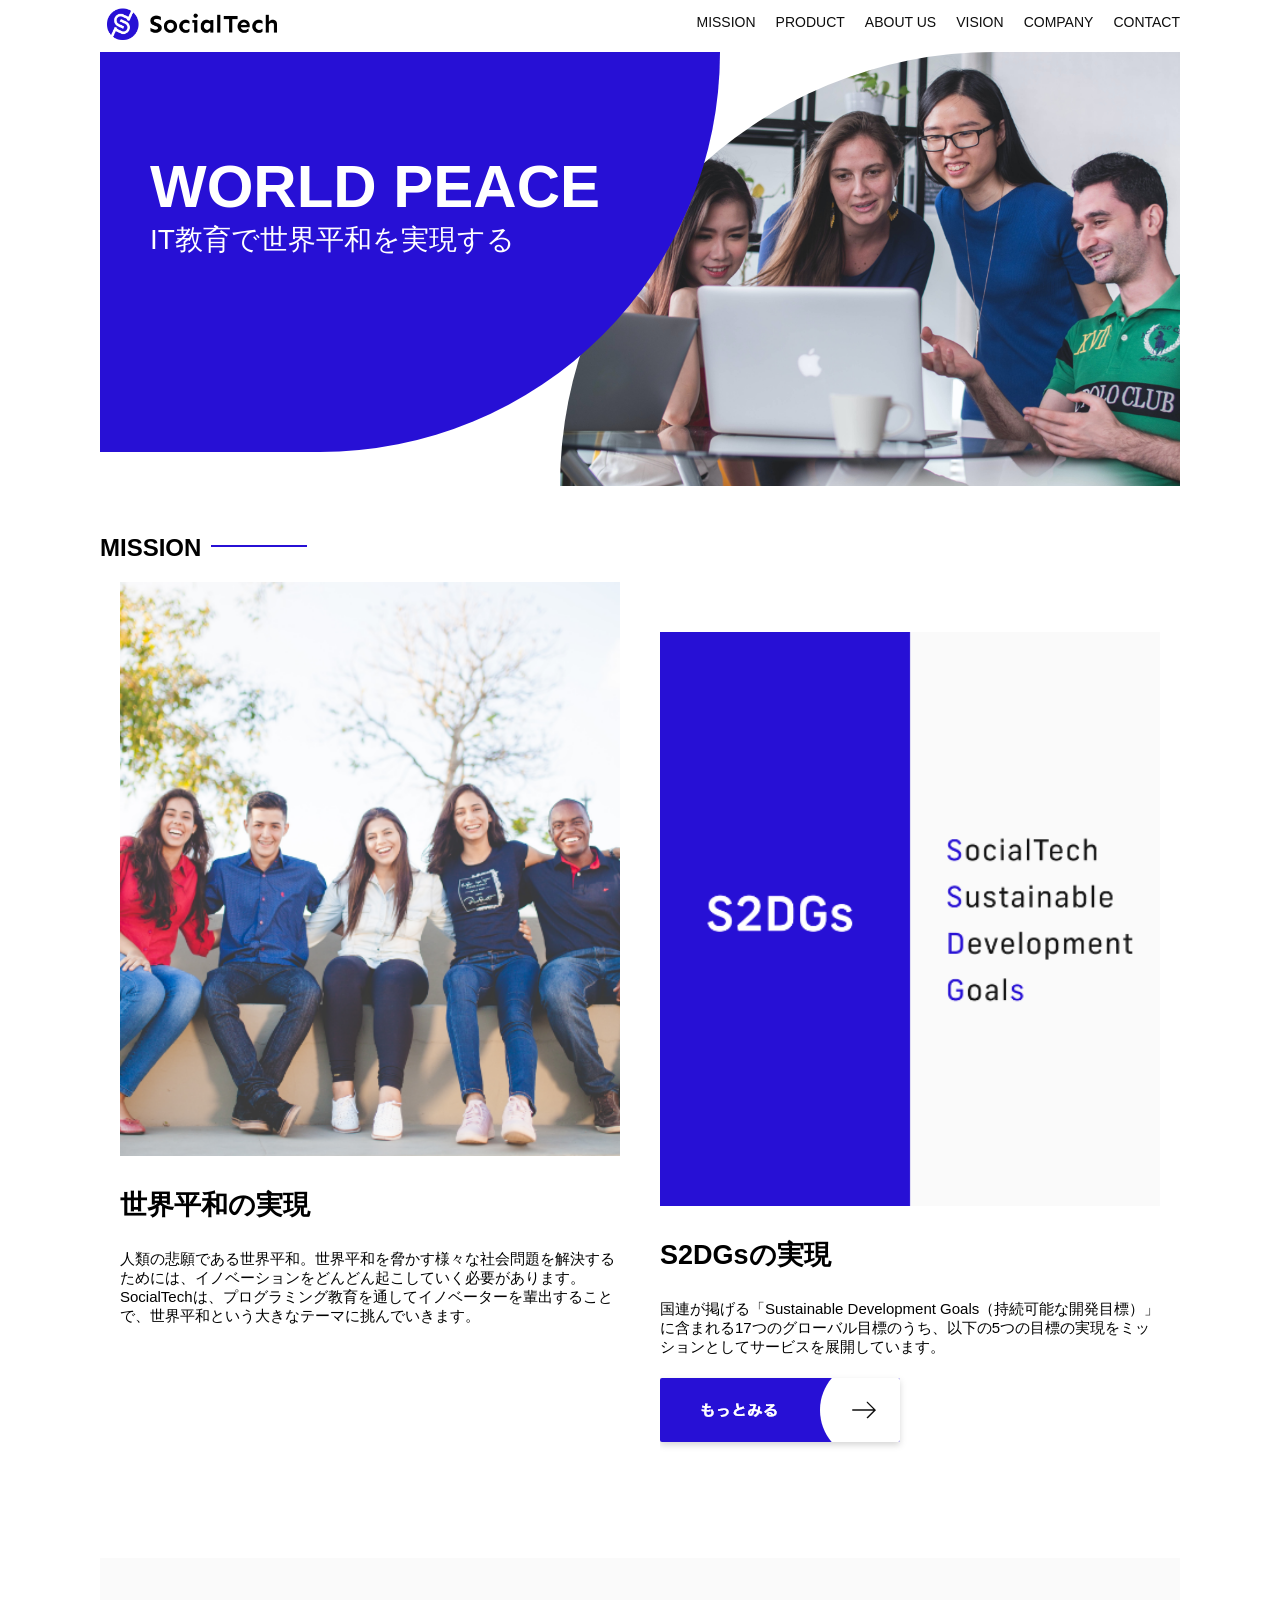
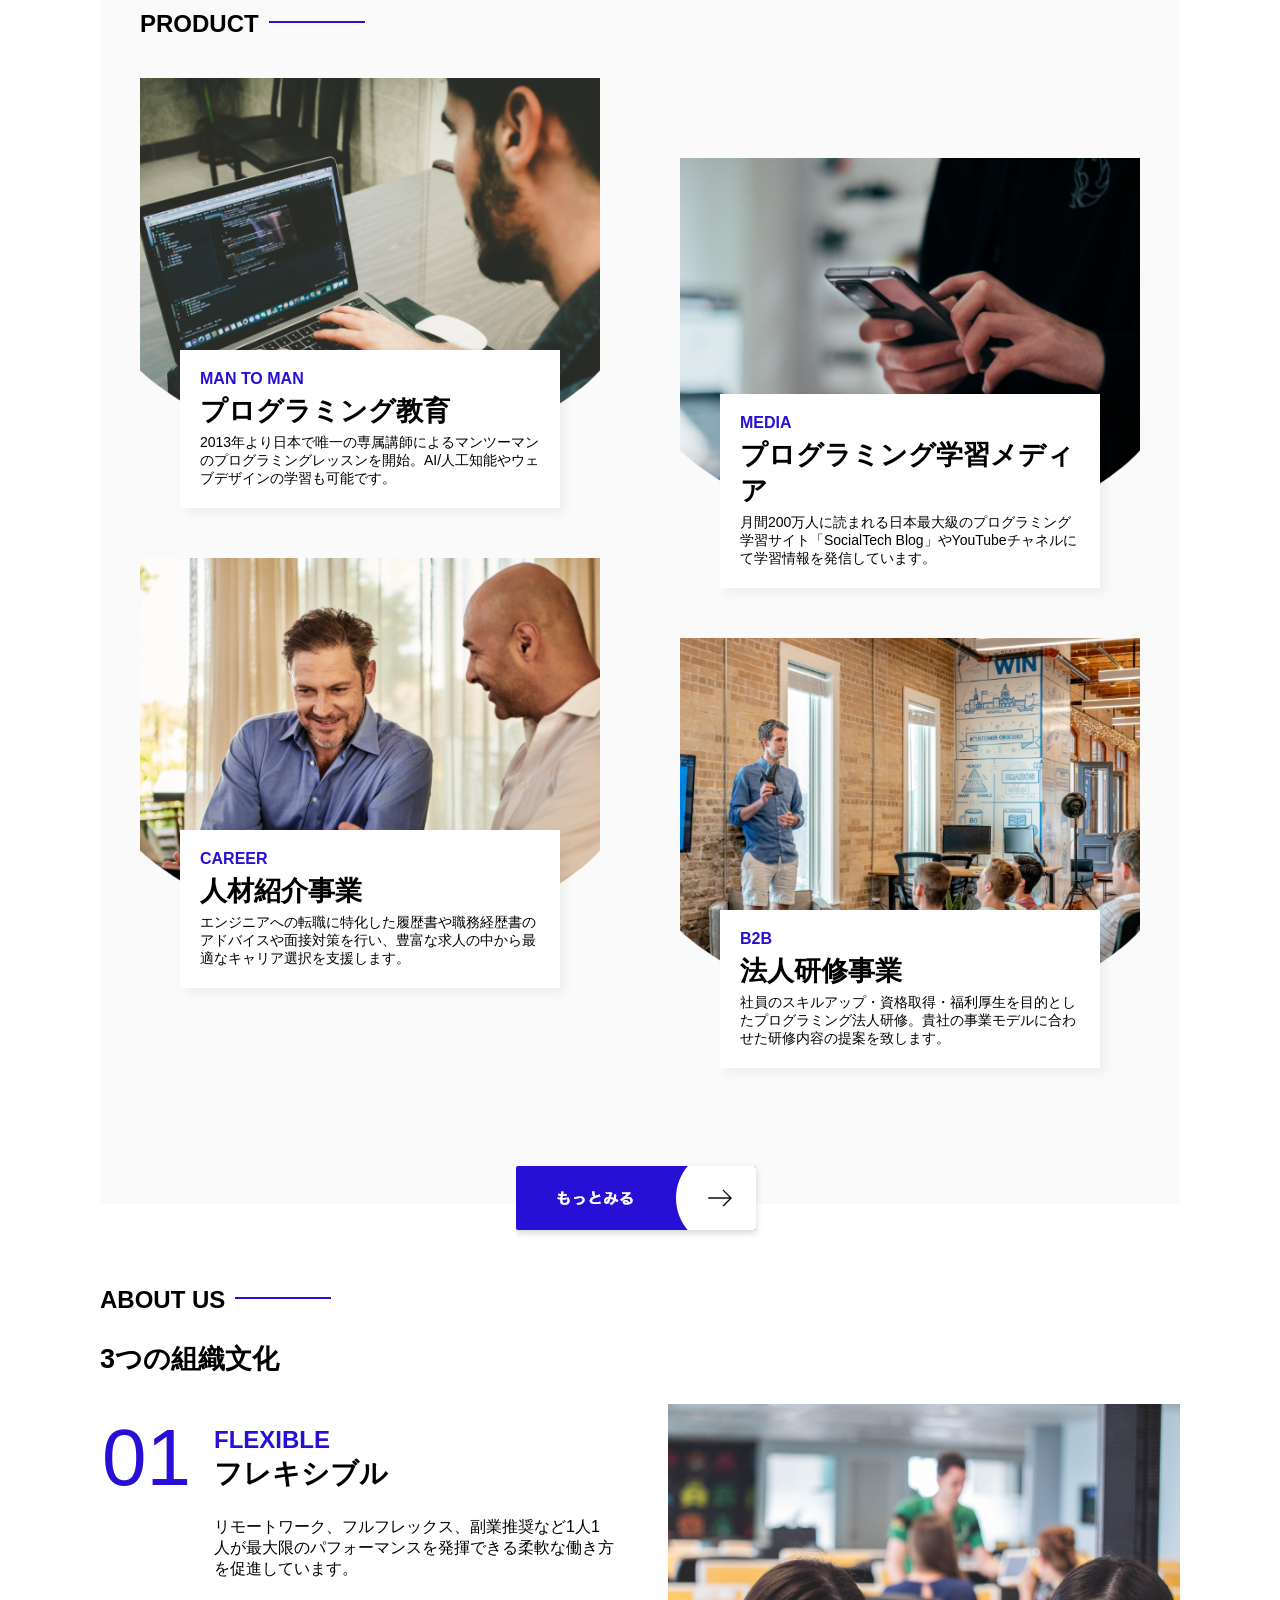
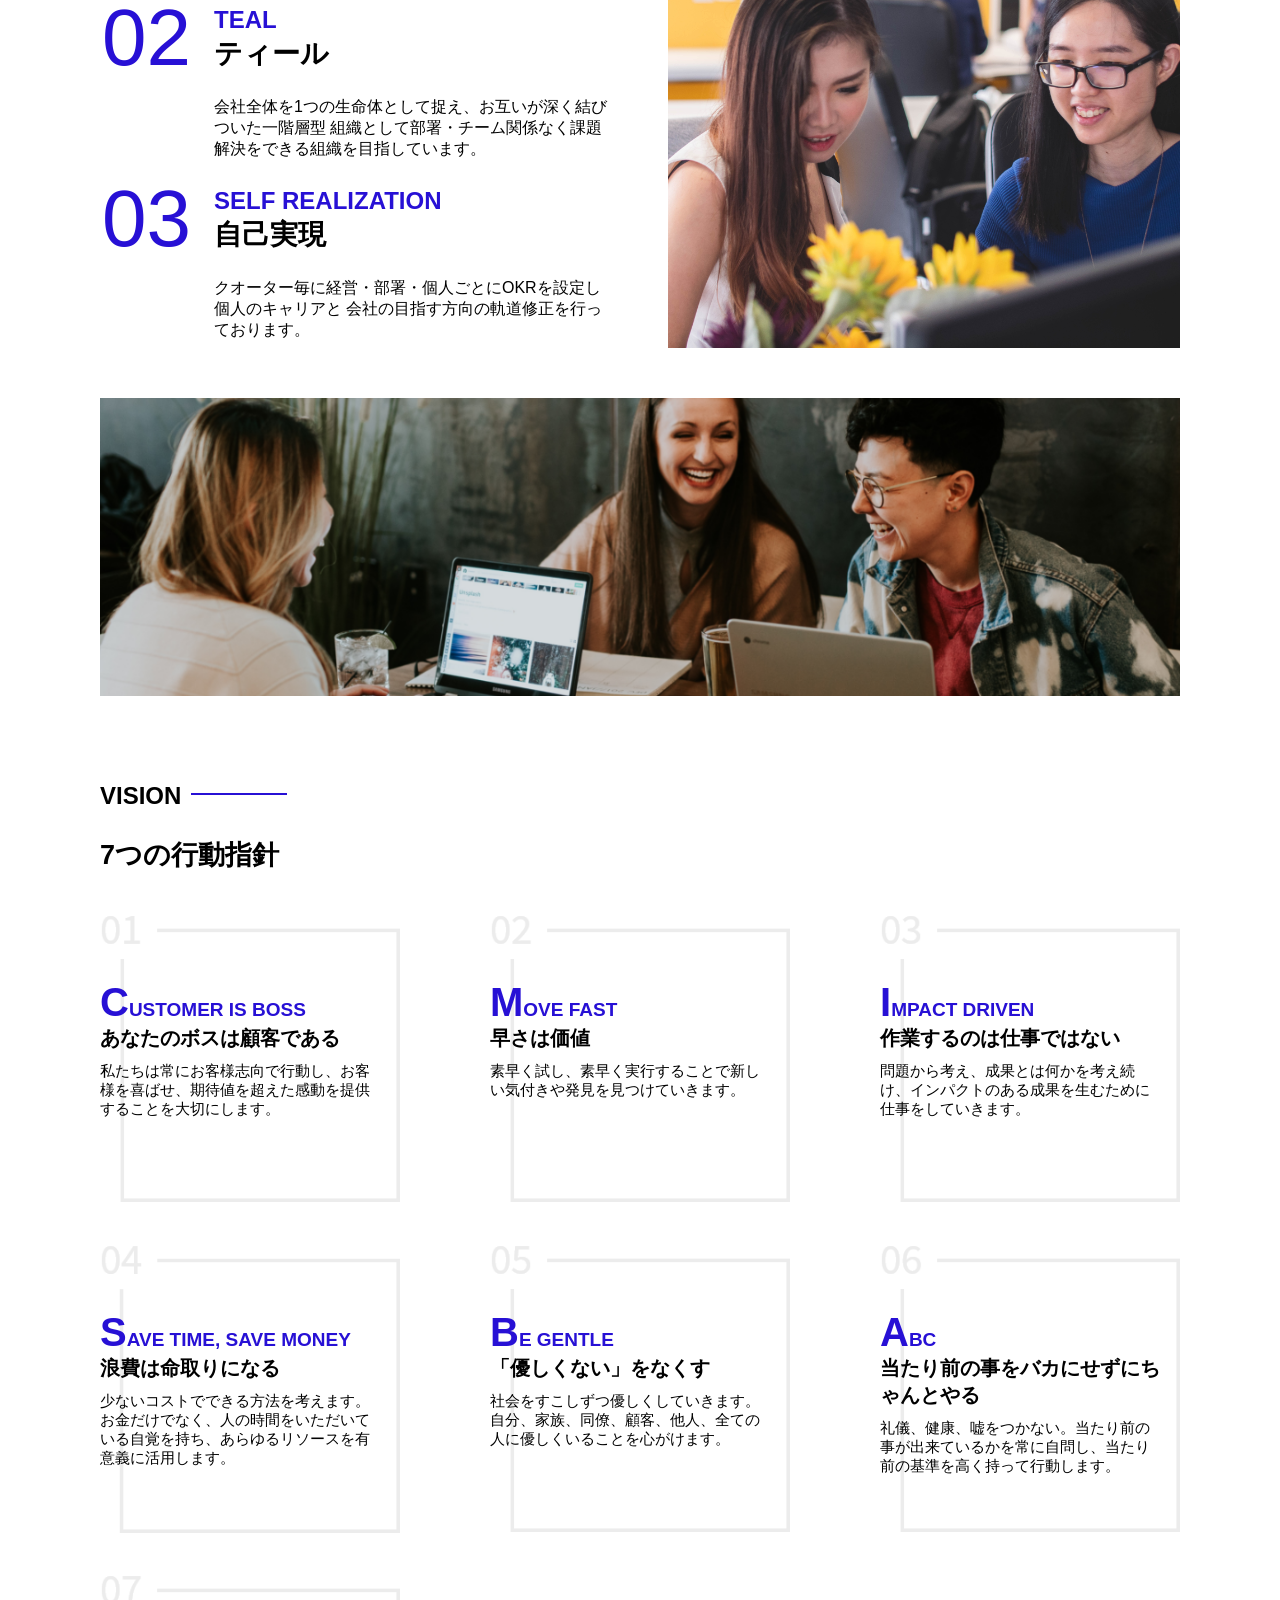
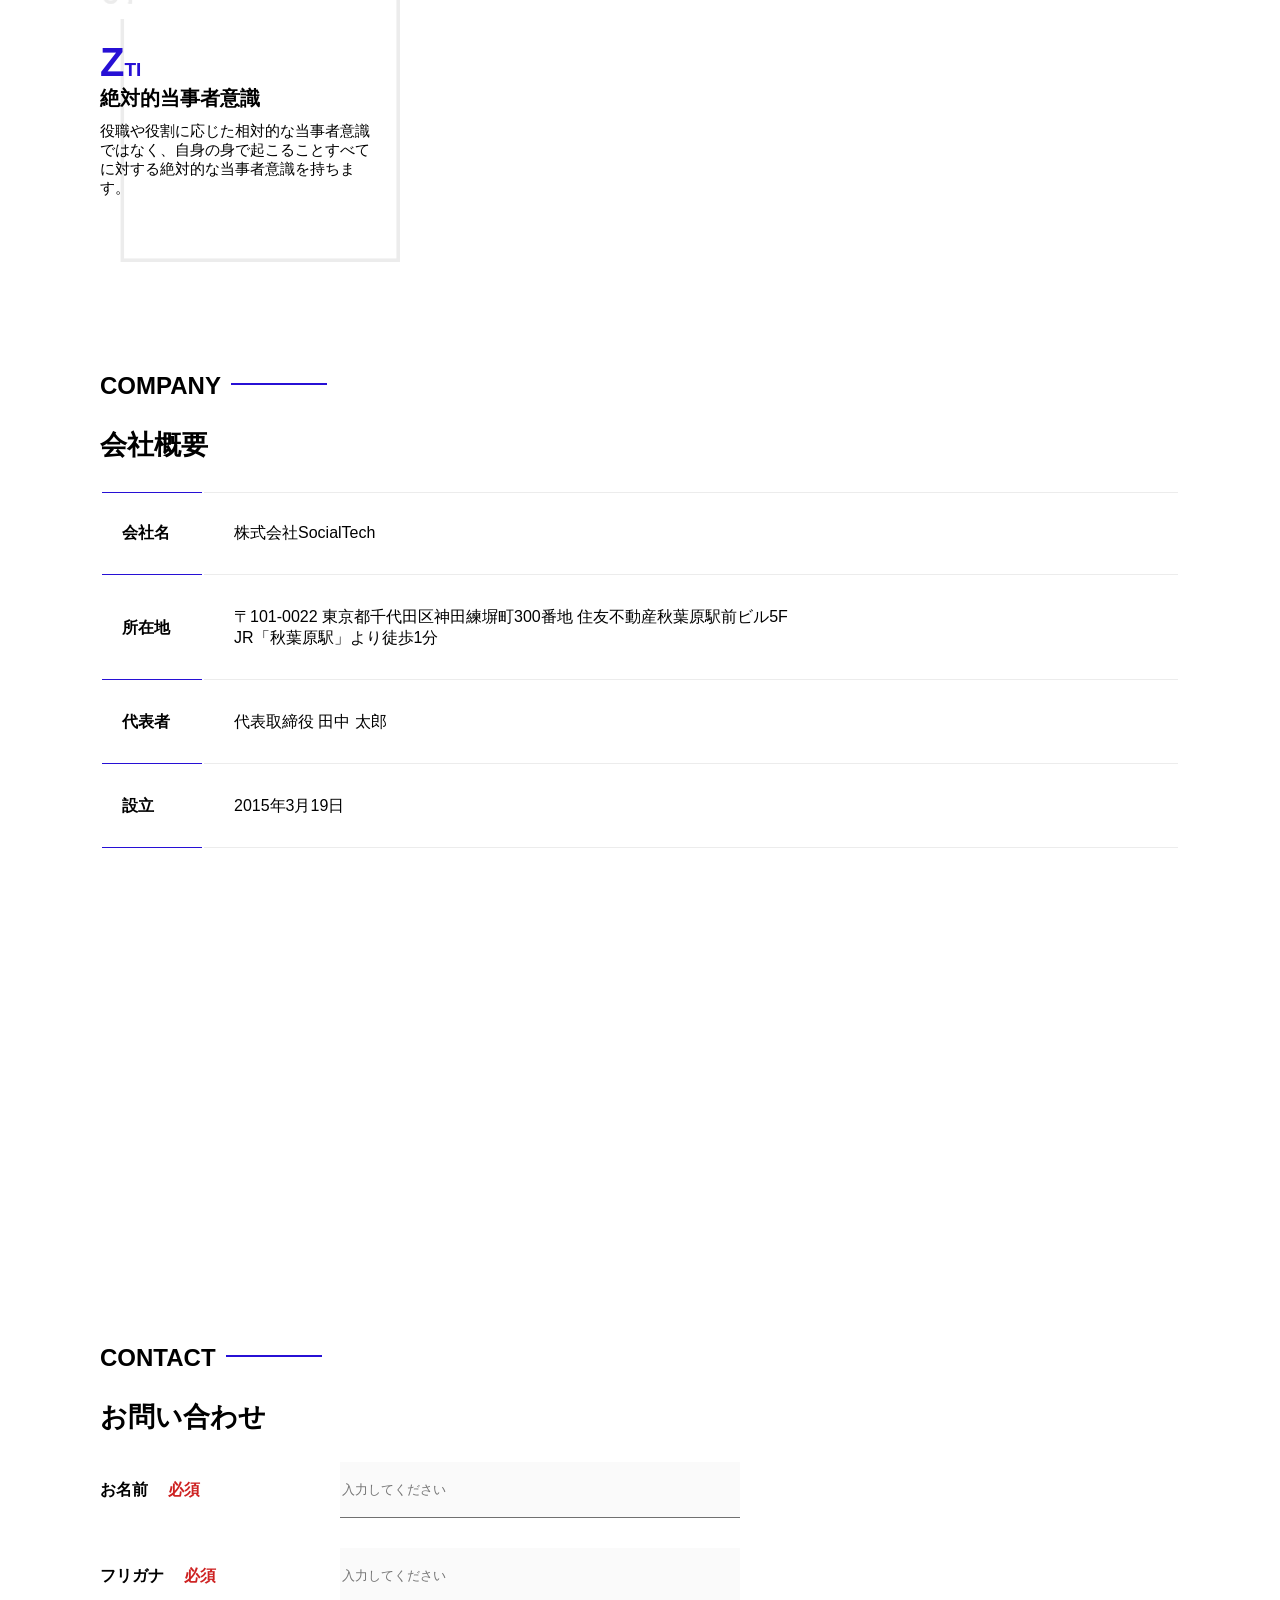
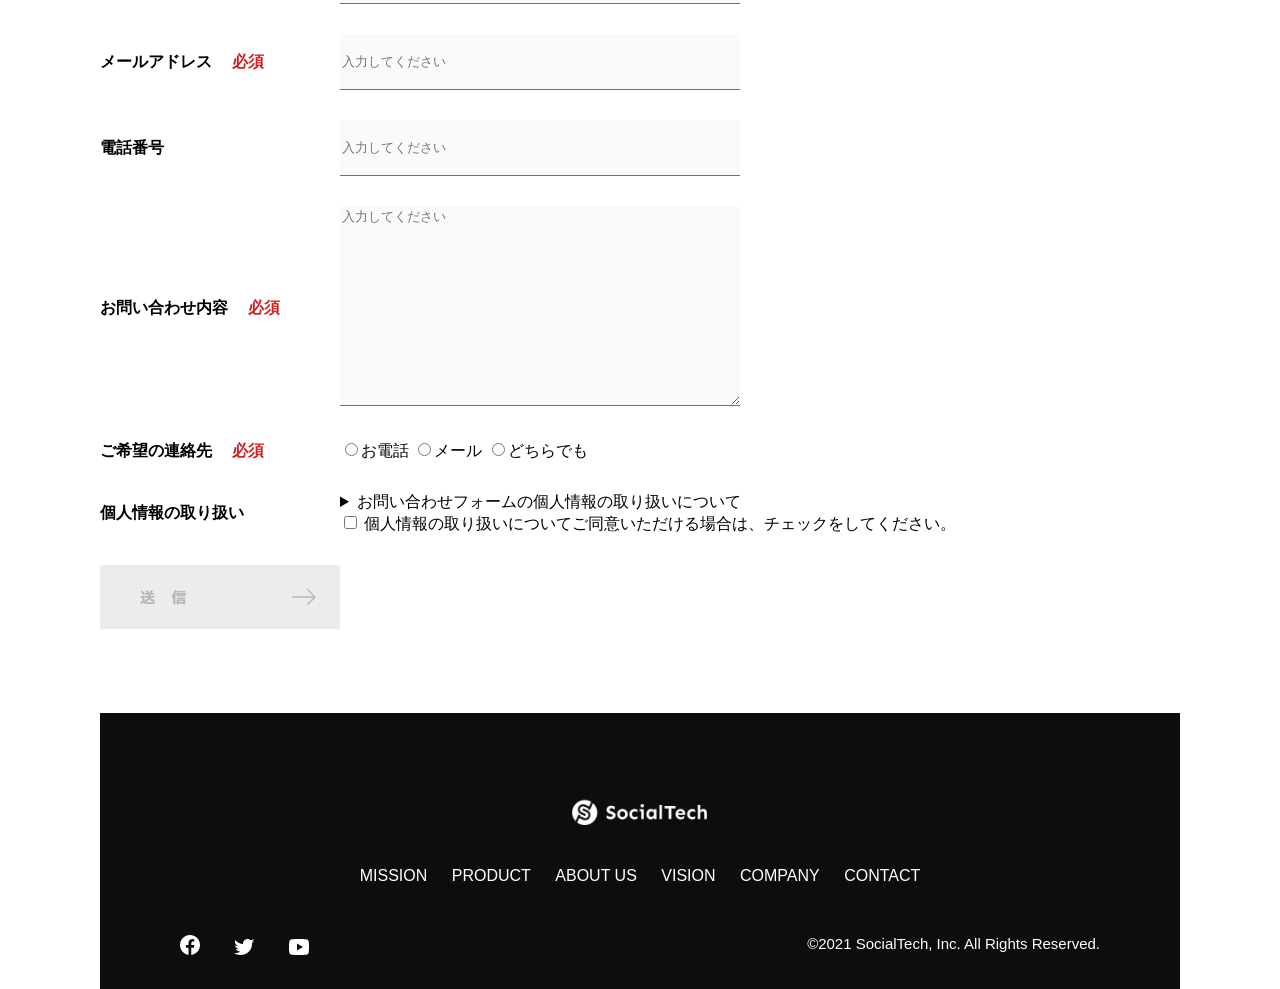
==== commit 201e6842: "初回コミット" ====
--- a/index.html
+++ b/index.html
@@ -179,7 +179,7 @@
             </tr>
             <tr>
               <td class="culture-num">03</td>
-              <th><span class="culture-en"></span>SELF REALIZATION<br>自己実現</th>
+              <th><span class="culture-en">SELF REALIZATION</span><br>自己実現</th>
             </tr>
             <tr>
               <td>
@@ -333,9 +333,9 @@
               <label class="contact-label">ご希望の連絡先<span class="contact-span">必須</span></label>
             </div>
             <div>
-              <input class="radiobutton" type="radio" value="tell" name="contact" checked><label>お電話</label>
-              <input class="radiobutton" type="radio" value="mail" name="contact" checked><label>メール</label>
-              <input class="radiobutton" type="radio" value="both" name="contact" checked><label>どちらでも</label>
+              <input class="radiobutton" type="radio" value="tel" name="contact" hecked><label>お電話</label>
+              <input class="radiobutton" type="radio" value="mail" name="contact"><label>メール</label>
+              <input class="radiobutton" type="radio" value="both" name="contact"><label>どちらでも</label>
             </div>
           </div>
           <div>
@@ -346,7 +346,7 @@
               <details>
                 <summary>お問い合わせフォームの個人情報の取り扱いについて</summary>
                 <div>
-                  <d1>
+                  <dl>
                     <dt>１．組織の名称又は氏名</dt>
                     <dd>株式会社SocialTech</dd>
                     <dt>２．個人情報保護管理者（若しくはその代理人）の氏名又は職名、所属及び連絡先</dt>
@@ -358,10 +358,10 @@
                     <dt>３．個人情報の利用目的</dt>
                     <dd>
                       <ul>
-                        <li>本サービス及び本サービスに関連する情報の提供又はそれらに関する連絡のため</li>
-                        <li>ユーザーの本人確認のため</li>
-                        <li>当社サービスのご案内のため</li>
-                        <li>当社の商品等の広告または宣伝（電子メールによるものを含むものとします。）</li>
+                        <li>・本サービス及び本サービスに関連する情報の提供又はそれらに関する連絡のため</li>
+                        <li>・ユーザーの本人確認のため</li>
+                        <li>・当社サービスのご案内のため</li>
+                        <li>・当社の商品等の広告または宣伝（電子メールによるものを含むものとします。）</li>
                       </ul>
                     </dd>
                     <dt>４．個人情報の取り扱い業務の委託</dt>
@@ -379,7 +379,7 @@
                     </dd>
                     <dt>６．個人情報を提供されることの任意性について</dt>
                     <dd>お客様がご自身の個人情報を弊社に提供されるか否かは、お客様のご判断によりますが、もしご提供されない場合には、適切なサービスが提供できない場合がありますので予めご了承ください。</dd>
-                  </d1>
+                  </dl>
                 </div>
               </details>
               <input type="checkbox" name="agree">
@@ -411,7 +411,7 @@
         <a href="https://www.youtube.com/channel/UCCFOQO5aDK0xXam4cUQXT8g"><img src="images/button-youtube.png"
             alt="YouTubeのリンク"></a>
       </div>
-      <p id="copylight">&copy;2021 SocialTech, Inc. All Rights Reserved.</p>
+      <p id="copyright">&copy;2021 SocialTech, Inc. All Rights Reserved.</p>
     </div>
   </footer>
 </body>
--- a/style.css
+++ b/style.css
@@ -1,4 +1,12 @@
 /* PC、スマホ共通スタイル */
+
+* {
+  box-sizing: border-box;
+}
+
+p {
+  font-size: 15px;
+}
 
 body {
   max-width: 1080px;
@@ -43,13 +51,7 @@
   display: none;
 }
 
-* {
-  box-sizing: border-box;
-}
-
-p {
-  font-size: 15px;
-}
+/* メインビジュアル */
 
 #main-visual {
   position: relative;
@@ -58,7 +60,7 @@
 
 #main-message {
   position: absolute;
-  top: 0px;
+  top: 0;
   left: 0;
   background-color: #2710d5;
   color: #ffffff;
@@ -69,7 +71,7 @@
   z-index: 11;
 }
 
-#main-message > h1 {
+#main-message h1 {
   font-size: 60px;
   margin: 100px 0 0 50px;
 }
@@ -90,7 +92,7 @@
 
 /* 見出し */
 h2 {
-  margin: 40pt 0 0 0;
+  margin: 40px 0 0 0;
 }
 
 h2::after {
@@ -104,7 +106,7 @@
 
 /* ミッション */
 #mission {
-  margin: 80px auto;
+  margin: 80px auto 80px auto;
 }
 
 #mission-flex {
@@ -116,20 +118,20 @@
   margin: 20px;
 }
 
-#mission photo {
+#mission-photo {
   width: 100%;
 }
 
 #s2dgs {
   margin-top: 50px;
-  width: 100&;
+  width: 100%;
 }
 
 /* プロダクト */
 #product {
   background-color: #fafafa;
   margin: 80px 0 80px 0;
-  padding: 10px 40px 0 40px;
+  padding: 10px 40px 0px 40px;
 }
 
 /* 外枠 */
@@ -151,7 +153,7 @@
   margin-top: 80px;
 }
 
-/* 画像＋説明の枠 */
+/* 写真＋説明の枠 */
 #product-left > div {
   position: relative;
   height: 480px;
@@ -164,7 +166,7 @@
   margin-left: 20px;
 }
 
-/* 画像 */
+/* 写真 */
 .product-photo {
   width: 100%;
 }
@@ -185,7 +187,7 @@
   color: #2710d5;
   font-weight: bold;
   font-size: 16px;
-  margin: 0;
+  margin: 0px;
 }
 
 /* 説明文の見出し */
@@ -339,7 +341,7 @@
 
 .cell {
   padding: 30px;
-  border-block-color: #ececec;
+  border-bottom-color: #ececec;
   border-bottom-width: 1px;
   border-bottom-style: solid;
 }
@@ -393,11 +395,11 @@
   border-left: 0px;
   border-right: 0px;
   border-bottom-width: 1px;
-  border-block-color: #707070;
+  border-bottom-color: #707070;
   border-style: solid;
   background-color: #fafafa;
+  height: 56px;
   width: 400px;
-  height: 56px;
 }
 
 /* お問い合わせ内容のテキストエリア */
@@ -406,7 +408,7 @@
   border-left: 0px;
   border-right: 0px;
   border-bottom-width: 1px;
-  border-block-color: #707070;
+  border-bottom-color: #707070;
   background-color: #fafafa;
   width: 400px;
   height: 200px;
@@ -476,7 +478,7 @@
 /* mission.html用スタイル */
 /* ミッションのメインビジュアル */
 .mission-main-inner {
-  background-image: url(images/mission/mission-main.png);
+  background-image: url("images/mission/mission-main.png");
   background-repeat: no-repeat;
   background-position-y: center;
 }
@@ -519,7 +521,7 @@
   font-size: 40px;
 }
 
-.misssion-h2::after {
+.mission-h2::after {
   content: none;
 }
 
@@ -898,7 +900,7 @@
     } 
 
     .tableheader {
-      height: 50px;
+      width: 50px;
     }
 
     .cell {
@@ -951,7 +953,7 @@
     #footer-link > a {
       margin: 0 20px 30px 0;
       display: block;
-      background-image: url(images/arrow.png);
+      background-image: url("images/arrow.png");
       background-repeat: no-repeat;
       background-position: right top;
     }
